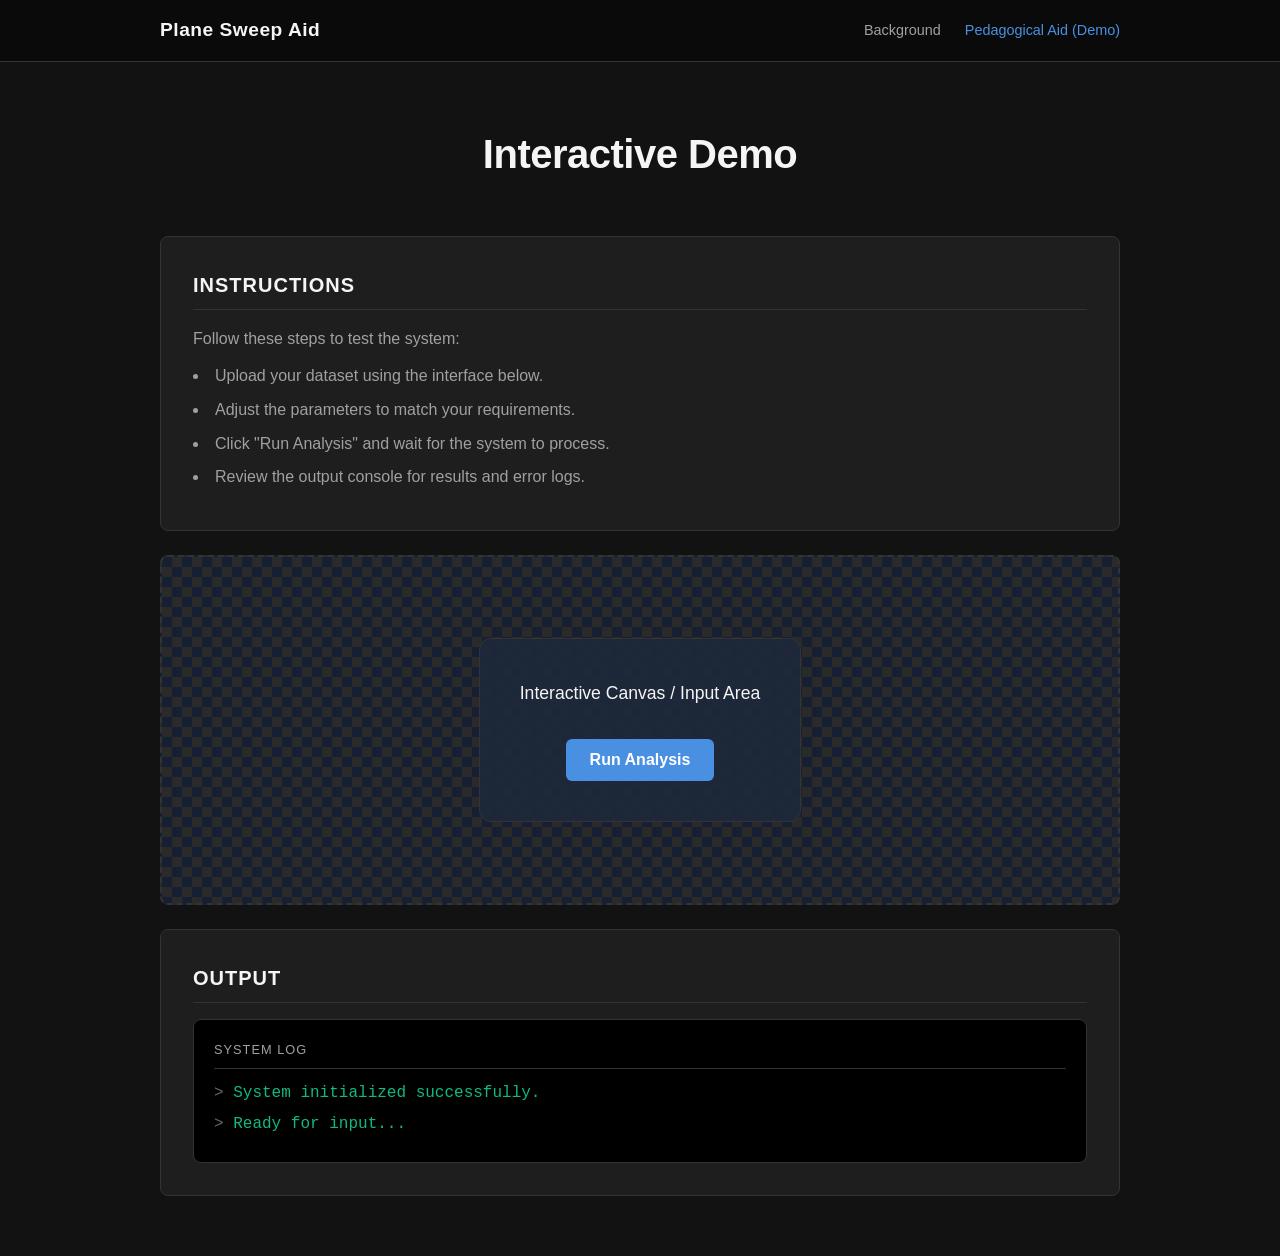
==== demo.html @ b5e8e26d "Update site layout" ====
<!DOCTYPE html>
<html lang="en">
<head>
    <meta charset="UTF-8">
    <meta name="viewport" content="width=device-width, initial-scale=1.0">
    <title>Live Demo | Plane Sweep Aid</title>
    <link rel="stylesheet" href="styles.css">
</head>
<body>

<!-- Global NavBar -->
<nav class="global-nav">
    <div class="nav-content">
        <a href="index.html" class="nav-brand">Plane Sweep Aid</a>
        <div class="nav-links">
            <a href="index.html">Background</a>
            <a href="demo.html" class="active">Pedagogical Aid (Demo)</a>
        </div>
    </div>
</nav>

<header>
    <h1>Interactive Demo</h1>
</header>

<div class="page-wrapper flex-layout">

    <div class="content-section">
        <h2>Instructions</h2>
        <p>Follow these steps to test the system:</p>
        <ul>
            <li>Upload your dataset using the interface below.</li>
            <li>Adjust the parameters to match your requirements.</li>
            <li>Click "Run Analysis" and wait for the system to process.</li>
            <li>Review the output console for results and error logs.</li>
        </ul>
    </div>

    <div class="content-section demo-area">
        <div class="demo-inner">
            <p style="font-size: 1.1rem; color: var(--text-primary);">Interactive Canvas / Input Area</p>
            <button class="btn">Run Analysis</button>
        </div>
    </div>

    <div class="content-section">
        <h2>Output</h2>
        <div class="output-console">
            <div class="output-header">System Log</div>
            <div class="console-line">System initialized successfully.</div>
            <div class="console-line">Ready for input...</div>
        </div>
    </div>

</div>

</body>
</html>
---- styles.css ----
/* Unified Design System */
:root {
    --bg-color: #121212;
    --surface-color: #1e1e1e;
    --surface-hover: #2a2a2a;
    --nav-bg: #0a0a0a;
    --text-primary: #f5f5f5;
    --text-secondary: #a0a0a0;
    --accent: #4a90e2;
    --border-color: #333333;
    --console-bg: #000000;
    --console-text: #10b981;
}

* {
    box-sizing: border-box;
    margin: 0;
    padding: 0;
}

body {
    font-family: -apple-system, BlinkMacSystemFont, "Segoe UI", Roboto, Helvetica, Arial, sans-serif;
    background-color: var(--bg-color);
    color: var(--text-primary);
    line-height: 1.6;
}

/* =========================================
   Global NavBar (Shared across pages)
   ========================================= */
.global-nav {
    background-color: var(--nav-bg);
    border-bottom: 1px solid var(--border-color);
    position: sticky;
    top: 0;
    z-index: 100;
}

.nav-content {
    max-width: 1000px;
    margin: 0 auto;
    display: flex;
    justify-content: space-between;
    align-items: center;
    padding: 15px 20px;
}

.nav-brand {
    font-size: 1.2rem;
    font-weight: 700;
    color: var(--text-primary);
    text-decoration: none;
    letter-spacing: 0.5px;
}

.nav-links {
    display: flex;
    gap: 24px;
}

.nav-links a {
    color: var(--text-secondary);
    text-decoration: none;
    font-size: 0.9rem;
    font-weight: 500;
    transition: color 0.2s;
}

.nav-links a:hover,
.nav-links a.active {
    color: var(--accent);
}

/* =========================================
   Page Headers
   ========================================= */
header {
    text-align: center;
    padding: 60px 0 40px 0;
}

h1 {
    font-size: 2.5rem;
    font-weight: 700;
    letter-spacing: -0.5px;
    margin-bottom: 10px;
}

.header-meta {
    color: var(--text-secondary);
    font-size: 1.1rem;
}

/* =========================================
   Content Layout & Sections
   ========================================= */
.page-wrapper {
    max-width: 1000px;
    margin: 0 auto;
    padding: 0 20px 60px 20px;
}

/* Used for flex layout on demo page */
.page-wrapper.flex-layout {
    flex: 1;
    display: flex;
    flex-direction: column;
    gap: 24px;
    width: 100%;
}

.content-section {
    background-color: var(--surface-color);
    border: 1px solid var(--border-color);
    border-radius: 8px;
    padding: 32px;
    margin-bottom: 24px;
    transition: background-color 0.2s;
}

/* Remove bottom margin for flex layout gaps */
.flex-layout .content-section {
    margin-bottom: 0;
}

.content-section:hover {
    background-color: var(--surface-hover);
}

h2 {
    font-size: 1.25rem;
    color: var(--text-primary);
    margin-bottom: 16px;
    border-bottom: 1px solid var(--border-color);
    padding-bottom: 8px;
    text-transform: uppercase;
    letter-spacing: 1px;
}

p {
    color: var(--text-secondary);
    margin-bottom: 12px;
}

/* =========================================
   Specific Element Styling
   ========================================= */
.team-grid {
    display: flex;
    flex-wrap: wrap;
    gap: 12px;
    margin-top: 16px;
}

.team-member {
    background: #2d2d2d;
    border: 1px solid var(--border-color);
    padding: 8px 16px;
    border-radius: 20px;
    font-size: 0.9rem;
    color: var(--text-primary);
}

pre {
    background-color: #000;
    padding: 16px;
    border-radius: 6px;
    overflow-x: auto;
    font-family: "Courier New", Courier, monospace;
    color: var(--accent);
    font-size: 0.9rem;
    border: 1px solid var(--border-color);
    margin-top: 16px;
}

.timeline {
    border-left: 2px solid var(--accent);
    padding-left: 20px;
    margin-left: 10px;
    margin-top: 16px;
}

.timeline-item {
    margin-bottom: 20px;
    position: relative;
    color: var(--text-secondary);
}

.timeline-item::before {
    content: '';
    position: absolute;
    left: -26px;
    top: 8px;
    width: 10px;
    height: 10px;
    background-color: var(--accent);
    border-radius: 50%;
}

ul {
    list-style-position: inside;
    color: var(--text-secondary);
    margin-top: 12px;
}

li {
    margin-bottom: 8px;
}

li a {
    color: var(--accent);
    text-decoration: none;
    word-break: break-all; /* Prevents long URLs from breaking layout */
}

li a:hover {
    text-decoration: underline;
}

/* =========================================
   Demo Page Specific Styling
   ========================================= */
.demo-area {
    flex: 1;
    min-height: 350px;
    display: flex;
    flex-direction: column;
    align-items: center;
    justify-content: center;
    background-image:
            linear-gradient(45deg, var(--surface-hover) 25%, transparent 25%),
            linear-gradient(-45deg, var(--surface-hover) 25%, transparent 25%),
            linear-gradient(45deg, transparent 75%, var(--surface-hover) 75%),
            linear-gradient(-45deg, transparent 75%, var(--surface-hover) 75%);
    background-size: 20px 20px;
    background-position: 0 0, 0 10px, 10px -10px, -10px 0px;
    background-color: #162032;
    border: 2px dashed var(--border-color);
    position: relative;
}

.demo-inner {
    text-align: center;
    background: rgba(30, 41, 59, 0.9);
    padding: 40px;
    border-radius: 12px;
    border: 1px solid var(--border-color);
}

.btn {
    background-color: var(--accent);
    color: white;
    border: none;
    padding: 12px 24px;
    border-radius: 6px;
    font-size: 1rem;
    font-weight: 600;
    cursor: pointer;
    transition: background-color 0.2s;
    margin-top: 20px;
}

.btn:hover {
    background-color: #2563eb;
}

.output-console {
    background-color: var(--console-bg);
    color: var(--console-text);
    font-family: "Courier New", Courier, monospace;
    padding: 20px;
    border-radius: 8px;
    border: 1px solid var(--border-color);
    min-height: 120px;
    margin-top: 8px;
}

.output-header {
    color: var(--text-secondary);
    font-family: -apple-system, sans-serif;
    text-transform: uppercase;
    font-size: 0.8rem;
    letter-spacing: 1px;
    margin-bottom: 12px;
    border-bottom: 1px solid var(--border-color);
    padding-bottom: 8px;
}

.console-line {
    margin-bottom: 5px;
}

.console-line::before {
    content: "> ";
    color: #666;
}
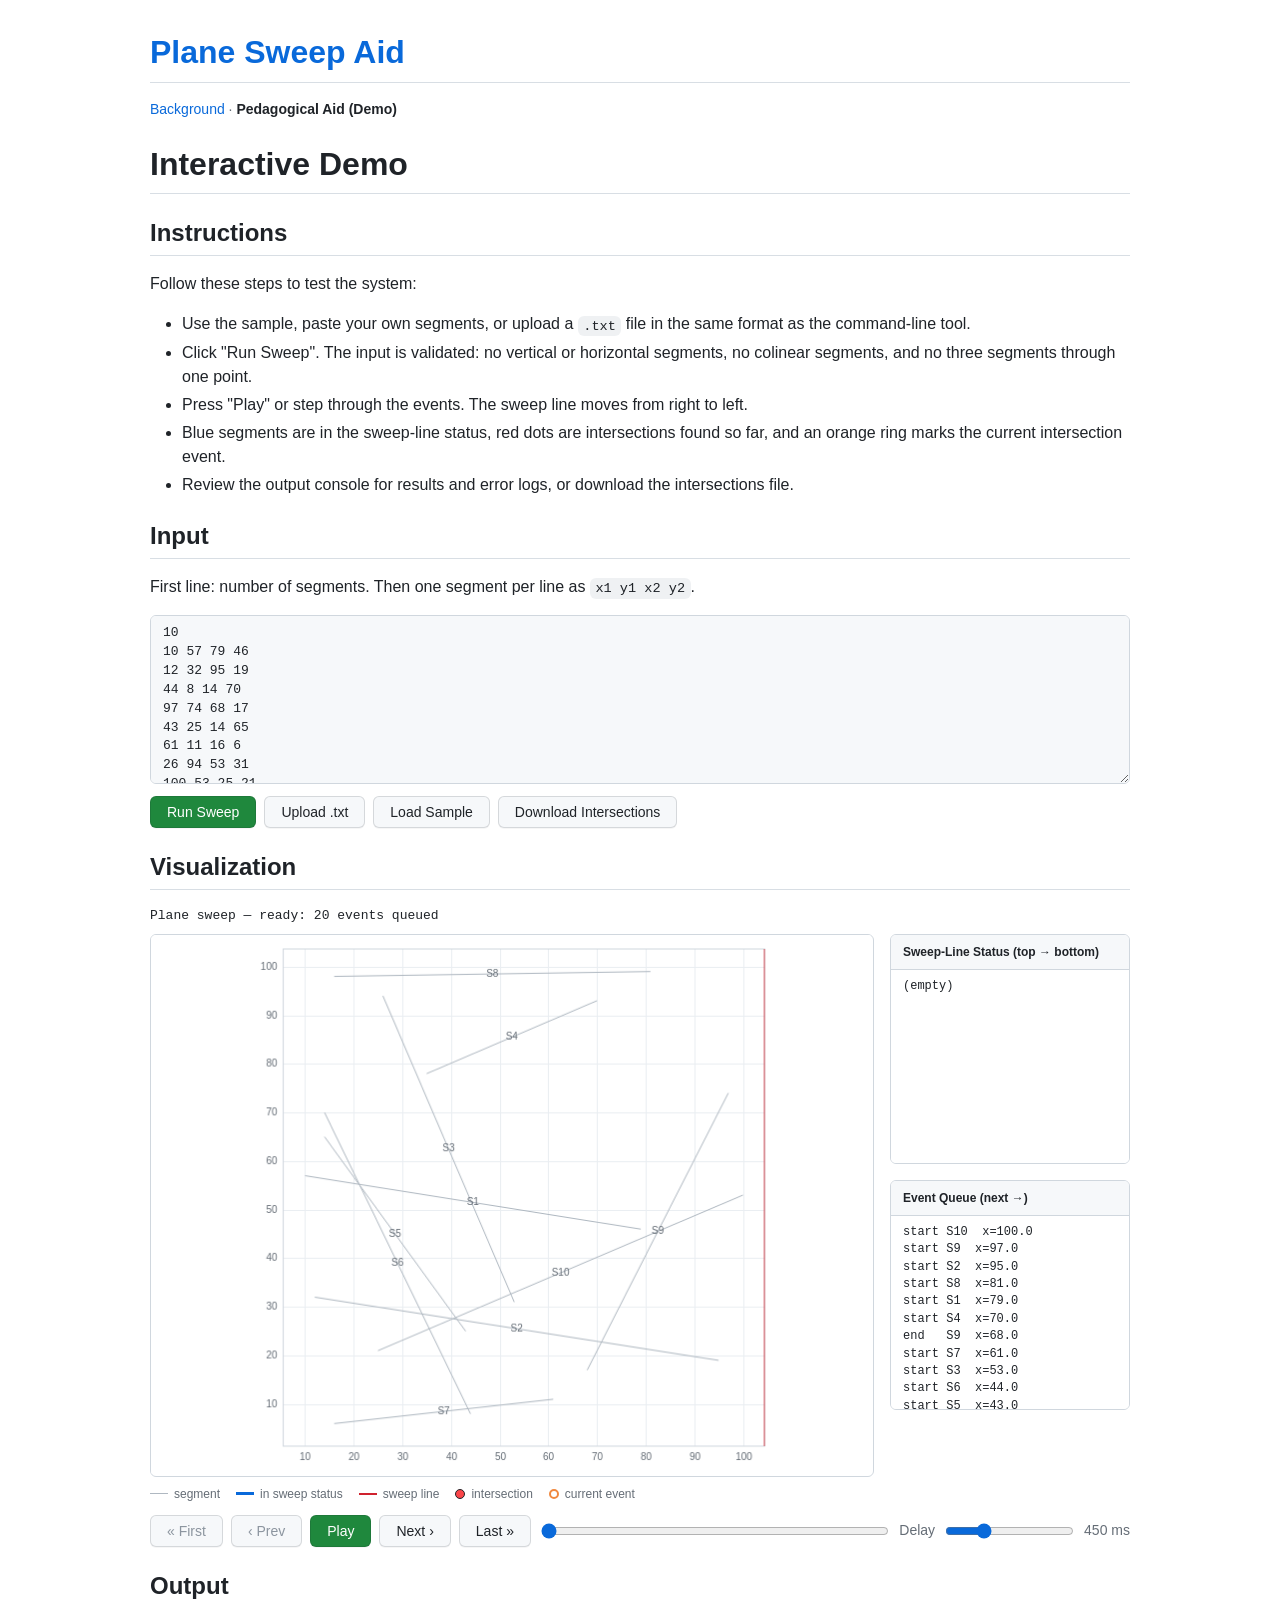
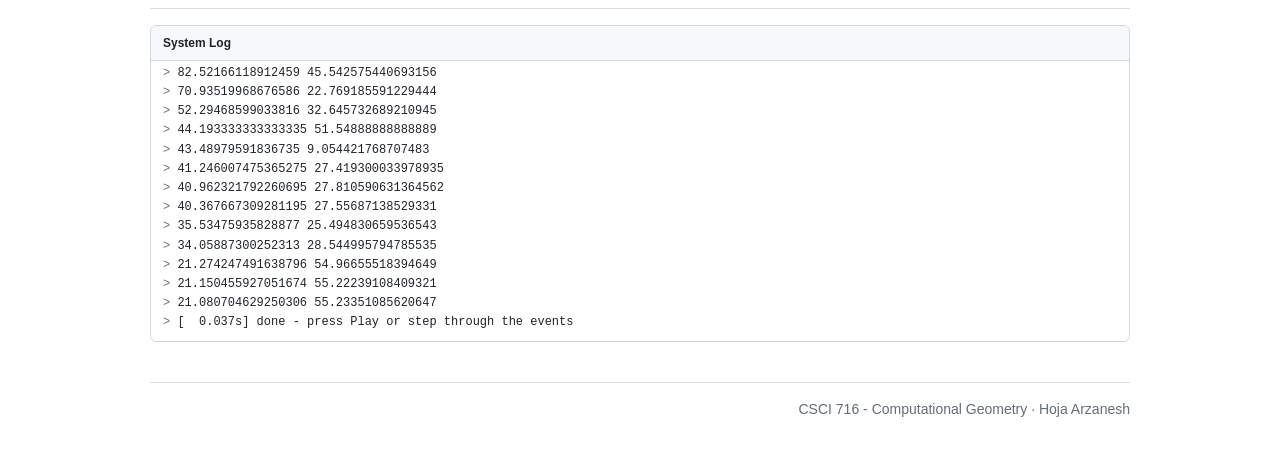
==== commit 03c485d5: "Updated website" ====
--- a/demo.html
+++ b/demo.html
@@ -1,58 +1,102 @@
-<!DOCTYPE html>
-<html lang="en">
-<head>
-    <meta charset="UTF-8">
-    <meta name="viewport" content="width=device-width, initial-scale=1.0">
-    <title>Live Demo | Plane Sweep Aid</title>
-    <link rel="stylesheet" href="styles.css">
-</head>
-<body>
-
-<!-- Global NavBar -->
-<nav class="global-nav">
-    <div class="nav-content">
-        <a href="index.html" class="nav-brand">Plane Sweep Aid</a>
-        <div class="nav-links">
-            <a href="index.html">Background</a>
-            <a href="demo.html" class="active">Pedagogical Aid (Demo)</a>
-        </div>
-    </div>
-</nav>
-
-<header>
-    <h1>Interactive Demo</h1>
-</header>
-
-<div class="page-wrapper flex-layout">
-
-    <div class="content-section">
-        <h2>Instructions</h2>
-        <p>Follow these steps to test the system:</p>
-        <ul>
-            <li>Upload your dataset using the interface below.</li>
-            <li>Adjust the parameters to match your requirements.</li>
-            <li>Click "Run Analysis" and wait for the system to process.</li>
-            <li>Review the output console for results and error logs.</li>
-        </ul>
-    </div>
-
-    <div class="content-section demo-area">
-        <div class="demo-inner">
-            <p style="font-size: 1.1rem; color: var(--text-primary);">Interactive Canvas / Input Area</p>
-            <button class="btn">Run Analysis</button>
-        </div>
-    </div>
-
-    <div class="content-section">
-        <h2>Output</h2>
-        <div class="output-console">
-            <div class="output-header">System Log</div>
-            <div class="console-line">System initialized successfully.</div>
-            <div class="console-line">Ready for input...</div>
-        </div>
-    </div>
-
-</div>
-
-</body>
-</html>+<!DOCTYPE html>
+<html lang="en">
+<head>
+    <meta charset="UTF-8">
+    <meta name="viewport" content="width=device-width, initial-scale=1.0">
+    <title>Live Demo | Plane Sweep Aid</title>
+    <link rel="stylesheet" href="styles.css">
+</head>
+<body>
+
+<div class="container-lg">
+
+    <h1 class="site-title"><a href="index.html">Plane Sweep Aid</a></h1>
+    <nav class="site-nav">
+        <a href="index.html">Background</a> &middot;
+        <a href="demo.html" aria-current="page">Pedagogical Aid (Demo)</a>
+    </nav>
+
+    <h1>Interactive Demo</h1>
+
+    <h2>Instructions</h2>
+    <p>Follow these steps to test the system:</p>
+    <ul>
+        <li>Use the sample, paste your own segments, or upload a <code>.txt</code> file in the same format as the command-line tool.</li>
+        <li>Click "Run Sweep". The input is validated: no vertical or horizontal segments, no colinear segments, and no three segments through one point.</li>
+        <li>Press "Play" or step through the events. The sweep line moves from right to left.</li>
+        <li>Blue segments are in the sweep-line status, red dots are intersections found so far, and an orange ring marks the current intersection event.</li>
+        <li>Review the output console for results and error logs, or download the intersections file.</li>
+    </ul>
+
+    <h2>Input</h2>
+    <p>First line: number of segments. Then one segment per line as <code>x1 y1 x2 y2</code>.</p>
+    <textarea id="segments-input" class="viz-input" rows="8" spellcheck="false" aria-label="Segments input"></textarea>
+    <div class="viz-toolbar">
+        <button id="run-btn" class="btn btn-primary" type="button">Run Sweep</button>
+        <label for="segments-file" class="btn">Upload .txt</label>
+        <input id="segments-file" type="file" accept=".txt,text/plain" hidden>
+        <button id="sample-btn" class="btn" type="button">Load Sample</button>
+        <button id="download-btn" class="btn" type="button" disabled>Download Intersections</button>
+    </div>
+
+    <h2>Visualization</h2>
+    <div id="viz-title" class="viz-title"></div>
+    <div class="viz-layout">
+        <div>
+            <canvas id="plane-canvas" class="viz-canvas" aria-label="Plane sweep visualization"></canvas>
+            <div class="viz-legend">
+                <span><i class="swatch swatch-segment"></i>segment</span>
+                <span><i class="swatch swatch-active"></i>in sweep status</span>
+                <span><i class="swatch swatch-sweep"></i>sweep line</span>
+                <span><i class="swatch swatch-intersection"></i>intersection</span>
+                <span><i class="swatch swatch-event"></i>current event</span>
+            </div>
+        </div>
+        <div class="viz-side">
+            <div class="viz-panel">
+                <div class="panel-header">Sweep-Line Status (top &rarr; bottom)</div>
+                <pre id="status-panel"></pre>
+            </div>
+            <div class="viz-panel">
+                <div class="panel-header">Event Queue (next &rarr;)</div>
+                <pre id="queue-panel"></pre>
+            </div>
+        </div>
+    </div>
+    <div class="viz-controls">
+        <button id="first-btn" class="btn" type="button">&laquo; First</button>
+        <button id="prev-btn" class="btn" type="button">&lsaquo; Prev</button>
+        <button id="play-btn" class="btn btn-primary" type="button">Play</button>
+        <button id="next-btn" class="btn" type="button">Next &rsaquo;</button>
+        <button id="last-btn" class="btn" type="button">Last &raquo;</button>
+        <input id="scrubber" type="range" min="0" max="0" value="0" aria-label="Event">
+        <label class="viz-speed">Delay
+            <input id="speed" type="range" min="50" max="1500" step="50" value="450">
+            <span id="speed-label">450 ms</span>
+        </label>
+    </div>
+
+    <h2>Output</h2>
+    <div class="output-console">
+        <div class="panel-header">System Log</div>
+        <div id="console-box" class="console-body">
+            <div id="console-lines"></div>
+        </div>
+    </div>
+
+    <div class="footer">CSCI 716 - Computational Geometry &middot; Hoja Arzanesh</div>
+
+</div>
+
+<script src="js/log.js"></script>
+<script src="js/models.js"></script>
+<script src="js/geometry.js"></script>
+<script src="js/sweep-status.js"></script>
+<script src="js/parser.js"></script>
+<script src="js/checker.js"></script>
+<script src="js/output.js"></script>
+<script src="js/driver.js"></script>
+<script src="js/visualize.js"></script>
+
+</body>
+</html>
--- a/styles.css
+++ b/styles.css
@@ -1,296 +1,374 @@
-/* Unified Design System */
-:root {
-    --bg-color: #121212;
-    --surface-color: #1e1e1e;
-    --surface-hover: #2a2a2a;
-    --nav-bg: #0a0a0a;
-    --text-primary: #f5f5f5;
-    --text-secondary: #a0a0a0;
-    --accent: #4a90e2;
-    --border-color: #333333;
-    --console-bg: #000000;
-    --console-text: #10b981;
-}
-
-* {
-    box-sizing: border-box;
-    margin: 0;
-    padding: 0;
-}
-
-body {
-    font-family: -apple-system, BlinkMacSystemFont, "Segoe UI", Roboto, Helvetica, Arial, sans-serif;
-    background-color: var(--bg-color);
-    color: var(--text-primary);
-    line-height: 1.6;
-}
-
-/* =========================================
-   Global NavBar (Shared across pages)
-   ========================================= */
-.global-nav {
-    background-color: var(--nav-bg);
-    border-bottom: 1px solid var(--border-color);
-    position: sticky;
-    top: 0;
-    z-index: 100;
-}
-
-.nav-content {
-    max-width: 1000px;
-    margin: 0 auto;
-    display: flex;
-    justify-content: space-between;
-    align-items: center;
-    padding: 15px 20px;
-}
-
-.nav-brand {
-    font-size: 1.2rem;
-    font-weight: 700;
-    color: var(--text-primary);
-    text-decoration: none;
-    letter-spacing: 0.5px;
-}
-
-.nav-links {
-    display: flex;
-    gap: 24px;
-}
-
-.nav-links a {
-    color: var(--text-secondary);
-    text-decoration: none;
-    font-size: 0.9rem;
-    font-weight: 500;
-    transition: color 0.2s;
-}
-
-.nav-links a:hover,
-.nav-links a.active {
-    color: var(--accent);
-}
-
-/* =========================================
-   Page Headers
-   ========================================= */
-header {
-    text-align: center;
-    padding: 60px 0 40px 0;
-}
-
-h1 {
-    font-size: 2.5rem;
-    font-weight: 700;
-    letter-spacing: -0.5px;
-    margin-bottom: 10px;
-}
-
-.header-meta {
-    color: var(--text-secondary);
-    font-size: 1.1rem;
-}
-
-/* =========================================
-   Content Layout & Sections
-   ========================================= */
-.page-wrapper {
-    max-width: 1000px;
-    margin: 0 auto;
-    padding: 0 20px 60px 20px;
-}
-
-/* Used for flex layout on demo page */
-.page-wrapper.flex-layout {
-    flex: 1;
-    display: flex;
-    flex-direction: column;
-    gap: 24px;
-    width: 100%;
-}
-
-.content-section {
-    background-color: var(--surface-color);
-    border: 1px solid var(--border-color);
-    border-radius: 8px;
-    padding: 32px;
-    margin-bottom: 24px;
-    transition: background-color 0.2s;
-}
-
-/* Remove bottom margin for flex layout gaps */
-.flex-layout .content-section {
-    margin-bottom: 0;
-}
-
-.content-section:hover {
-    background-color: var(--surface-hover);
-}
-
-h2 {
-    font-size: 1.25rem;
-    color: var(--text-primary);
-    margin-bottom: 16px;
-    border-bottom: 1px solid var(--border-color);
-    padding-bottom: 8px;
-    text-transform: uppercase;
-    letter-spacing: 1px;
-}
-
-p {
-    color: var(--text-secondary);
-    margin-bottom: 12px;
-}
-
-/* =========================================
-   Specific Element Styling
-   ========================================= */
-.team-grid {
-    display: flex;
-    flex-wrap: wrap;
-    gap: 12px;
-    margin-top: 16px;
-}
-
-.team-member {
-    background: #2d2d2d;
-    border: 1px solid var(--border-color);
-    padding: 8px 16px;
-    border-radius: 20px;
-    font-size: 0.9rem;
-    color: var(--text-primary);
-}
-
-pre {
-    background-color: #000;
-    padding: 16px;
-    border-radius: 6px;
-    overflow-x: auto;
-    font-family: "Courier New", Courier, monospace;
-    color: var(--accent);
-    font-size: 0.9rem;
-    border: 1px solid var(--border-color);
-    margin-top: 16px;
-}
-
-.timeline {
-    border-left: 2px solid var(--accent);
-    padding-left: 20px;
-    margin-left: 10px;
-    margin-top: 16px;
-}
-
-.timeline-item {
-    margin-bottom: 20px;
-    position: relative;
-    color: var(--text-secondary);
-}
-
-.timeline-item::before {
-    content: '';
-    position: absolute;
-    left: -26px;
-    top: 8px;
-    width: 10px;
-    height: 10px;
-    background-color: var(--accent);
-    border-radius: 50%;
-}
-
-ul {
-    list-style-position: inside;
-    color: var(--text-secondary);
-    margin-top: 12px;
-}
-
-li {
-    margin-bottom: 8px;
-}
-
-li a {
-    color: var(--accent);
-    text-decoration: none;
-    word-break: break-all; /* Prevents long URLs from breaking layout */
-}
-
-li a:hover {
-    text-decoration: underline;
-}
-
-/* =========================================
-   Demo Page Specific Styling
-   ========================================= */
-.demo-area {
-    flex: 1;
-    min-height: 350px;
-    display: flex;
-    flex-direction: column;
-    align-items: center;
-    justify-content: center;
-    background-image:
-            linear-gradient(45deg, var(--surface-hover) 25%, transparent 25%),
-            linear-gradient(-45deg, var(--surface-hover) 25%, transparent 25%),
-            linear-gradient(45deg, transparent 75%, var(--surface-hover) 75%),
-            linear-gradient(-45deg, transparent 75%, var(--surface-hover) 75%);
-    background-size: 20px 20px;
-    background-position: 0 0, 0 10px, 10px -10px, -10px 0px;
-    background-color: #162032;
-    border: 2px dashed var(--border-color);
-    position: relative;
-}
-
-.demo-inner {
-    text-align: center;
-    background: rgba(30, 41, 59, 0.9);
-    padding: 40px;
-    border-radius: 12px;
-    border: 1px solid var(--border-color);
-}
-
-.btn {
-    background-color: var(--accent);
-    color: white;
-    border: none;
-    padding: 12px 24px;
-    border-radius: 6px;
-    font-size: 1rem;
-    font-weight: 600;
-    cursor: pointer;
-    transition: background-color 0.2s;
-    margin-top: 20px;
-}
-
-.btn:hover {
-    background-color: #2563eb;
-}
-
-.output-console {
-    background-color: var(--console-bg);
-    color: var(--console-text);
-    font-family: "Courier New", Courier, monospace;
-    padding: 20px;
-    border-radius: 8px;
-    border: 1px solid var(--border-color);
-    min-height: 120px;
-    margin-top: 8px;
-}
-
-.output-header {
-    color: var(--text-secondary);
-    font-family: -apple-system, sans-serif;
-    text-transform: uppercase;
-    font-size: 0.8rem;
-    letter-spacing: 1px;
-    margin-bottom: 12px;
-    border-bottom: 1px solid var(--border-color);
-    padding-bottom: 8px;
-}
-
-.console-line {
-    margin-bottom: 5px;
-}
-
-.console-line::before {
-    content: "> ";
-    color: #666;
-}+:root {
+    --fg: #1f2328;
+    --fg-muted: #656d76;
+    --bg: #ffffff;
+    --bg-subtle: #f6f8fa;
+    --border: #d0d7de;
+    --border-muted: #d8dee4;
+    --accent: #0969da;
+    --success: #1f883d;
+    --success-hover: #1a7f37;
+    --danger: #cf222e;
+    --mono: ui-monospace, SFMono-Regular, "SF Mono", Menlo, Consolas, "Liberation Mono", monospace;
+}
+
+* {
+    box-sizing: border-box;
+}
+
+body {
+    margin: 0;
+    background-color: var(--bg);
+    color: var(--fg);
+    font-family: -apple-system, BlinkMacSystemFont, "Segoe UI", "Noto Sans", Helvetica, Arial, sans-serif;
+    font-size: 16px;
+    line-height: 1.5;
+    word-wrap: break-word;
+}
+
+/* =========================================
+   Page layout (mirrors the Primer theme)
+   ========================================= */
+.container-lg {
+    max-width: 1012px;
+    margin: 32px auto;
+    padding: 0 16px;
+}
+
+.site-title {
+    margin-top: 0;
+}
+
+.site-nav {
+    margin-bottom: 24px;
+    font-size: 14px;
+    color: var(--fg-muted);
+}
+
+.site-nav a[aria-current="page"] {
+    color: var(--fg);
+    font-weight: 600;
+}
+
+.footer {
+    margin-top: 40px;
+    padding-top: 16px;
+    border-top: 1px solid var(--border-muted);
+    text-align: right;
+    font-size: 14px;
+    color: var(--fg-muted);
+}
+
+/* =========================================
+   Markdown-style content
+   ========================================= */
+a {
+    color: var(--accent);
+    text-decoration: none;
+}
+
+a:hover {
+    text-decoration: underline;
+}
+
+h1, h2, h3 {
+    margin-top: 24px;
+    margin-bottom: 16px;
+    font-weight: 600;
+    line-height: 1.25;
+}
+
+h1 {
+    font-size: 2em;
+    padding-bottom: 0.3em;
+    border-bottom: 1px solid var(--border-muted);
+}
+
+h2 {
+    font-size: 1.5em;
+    padding-bottom: 0.3em;
+    border-bottom: 1px solid var(--border-muted);
+}
+
+h3 {
+    font-size: 1.25em;
+}
+
+p, ul, ol, pre {
+    margin-top: 0;
+    margin-bottom: 16px;
+}
+
+ul, ol {
+    padding-left: 2em;
+}
+
+li + li {
+    margin-top: 0.25em;
+}
+
+.meta {
+    color: var(--fg-muted);
+}
+
+code {
+    font-family: var(--mono);
+    font-size: 85%;
+    padding: 0.2em 0.4em;
+    background-color: rgba(175, 184, 193, 0.2);
+    border-radius: 6px;
+}
+
+pre {
+    font-family: var(--mono);
+    font-size: 85%;
+    line-height: 1.45;
+    padding: 16px;
+    overflow: auto;
+    background-color: var(--bg-subtle);
+    border-radius: 6px;
+}
+
+pre code {
+    padding: 0;
+    font-size: 100%;
+    background: transparent;
+}
+
+li a {
+    word-break: break-all;
+}
+
+/* =========================================
+   Buttons (GitHub style)
+   ========================================= */
+.btn {
+    display: inline-block;
+    padding: 5px 16px;
+    font-family: inherit;
+    font-size: 14px;
+    font-weight: 500;
+    line-height: 20px;
+    color: var(--fg);
+    background-color: var(--bg-subtle);
+    border: 1px solid rgba(31, 35, 40, 0.15);
+    border-radius: 6px;
+    box-shadow: 0 1px 0 rgba(31, 35, 40, 0.04);
+    cursor: pointer;
+}
+
+.btn:hover {
+    background-color: #eef1f4;
+    text-decoration: none;
+}
+
+.btn-primary {
+    color: #ffffff;
+    background-color: var(--success);
+}
+
+.btn-primary:hover {
+    background-color: var(--success-hover);
+}
+
+.btn:disabled {
+    color: #8c959f;
+    background-color: var(--bg-subtle);
+    cursor: not-allowed;
+}
+
+.btn-primary:disabled {
+    color: rgba(255, 255, 255, 0.8);
+    background-color: #94d3a2;
+}
+
+/* =========================================
+   Plane Sweep Visualizer (demo page)
+   ========================================= */
+.viz-input {
+    display: block;
+    width: 100%;
+    min-height: 160px;
+    resize: vertical;
+    padding: 8px 12px;
+    font-family: var(--mono);
+    font-size: 13px;
+    line-height: 1.45;
+    color: var(--fg);
+    background-color: var(--bg-subtle);
+    border: 1px solid var(--border);
+    border-radius: 6px;
+}
+
+.viz-input:focus {
+    outline: none;
+    background-color: var(--bg);
+    border-color: var(--accent);
+    box-shadow: inset 0 0 0 1px var(--accent);
+}
+
+.viz-toolbar,
+.viz-controls {
+    display: flex;
+    flex-wrap: wrap;
+    align-items: center;
+    gap: 8px;
+    margin-top: 12px;
+    margin-bottom: 16px;
+}
+
+.viz-title {
+    margin-bottom: 8px;
+    font-family: var(--mono);
+    font-size: 13px;
+    white-space: pre;
+    overflow-x: auto;
+}
+
+.viz-layout {
+    display: grid;
+    grid-template-columns: minmax(0, 1fr) 240px;
+    gap: 16px;
+}
+
+@media (max-width: 800px) {
+    .viz-layout {
+        grid-template-columns: 1fr;
+    }
+}
+
+.viz-canvas {
+    display: block;
+    width: 100%;
+    aspect-ratio: 4 / 3;
+    border: 1px solid var(--border);
+    border-radius: 6px;
+}
+
+.viz-side {
+    display: flex;
+    flex-direction: column;
+    gap: 16px;
+}
+
+.panel-header {
+    padding: 8px 12px;
+    font-size: 12px;
+    font-weight: 600;
+    background-color: var(--bg-subtle);
+    border-bottom: 1px solid var(--border);
+}
+
+.viz-panel {
+    display: flex;
+    flex-direction: column;
+    height: 230px;
+    border: 1px solid var(--border);
+    border-radius: 6px;
+    overflow: hidden;
+}
+
+.viz-panel pre {
+    flex: 1;
+    min-height: 0;
+    margin: 0;
+    padding: 8px 12px;
+    font-size: 12px;
+    white-space: pre;
+    background-color: var(--bg);
+    border-radius: 0;
+}
+
+.viz-legend {
+    display: flex;
+    flex-wrap: wrap;
+    gap: 16px;
+    margin-top: 8px;
+    font-size: 12px;
+    color: var(--fg-muted);
+}
+
+.viz-legend span {
+    display: inline-flex;
+    align-items: center;
+    gap: 6px;
+}
+
+.swatch {
+    display: inline-block;
+}
+
+.swatch-segment,
+.swatch-active,
+.swatch-sweep {
+    width: 18px;
+}
+
+.swatch-segment { border-top: 1px solid #afb8c1; }
+.swatch-active { border-top: 3px solid #0969da; }
+.swatch-sweep { border-top: 2px solid #cf222e; }
+
+.swatch-intersection,
+.swatch-event {
+    width: 10px;
+    height: 10px;
+    border-radius: 50%;
+}
+
+.swatch-intersection {
+    background-color: #fa4549;
+    border: 1px solid var(--fg);
+}
+
+.swatch-event {
+    border: 2px solid #f0883e;
+}
+
+.viz-controls input[type="range"] {
+    accent-color: var(--accent);
+}
+
+#scrubber {
+    flex: 1;
+    min-width: 120px;
+}
+
+.viz-speed {
+    display: inline-flex;
+    align-items: center;
+    gap: 8px;
+    font-size: 14px;
+    color: var(--fg-muted);
+}
+
+/* =========================================
+   Output console
+   ========================================= */
+.output-console {
+    border: 1px solid var(--border);
+    border-radius: 6px;
+    overflow: hidden;
+}
+
+.console-body {
+    max-height: 280px;
+    min-height: 120px;
+    overflow-y: auto;
+    padding: 8px 12px;
+    font-family: var(--mono);
+    font-size: 12px;
+    line-height: 1.6;
+}
+
+.console-line {
+    white-space: pre-wrap;
+}
+
+.console-line::before {
+    content: "> ";
+    color: var(--fg-muted);
+}
+
+.console-line.error {
+    color: var(--danger);
+}
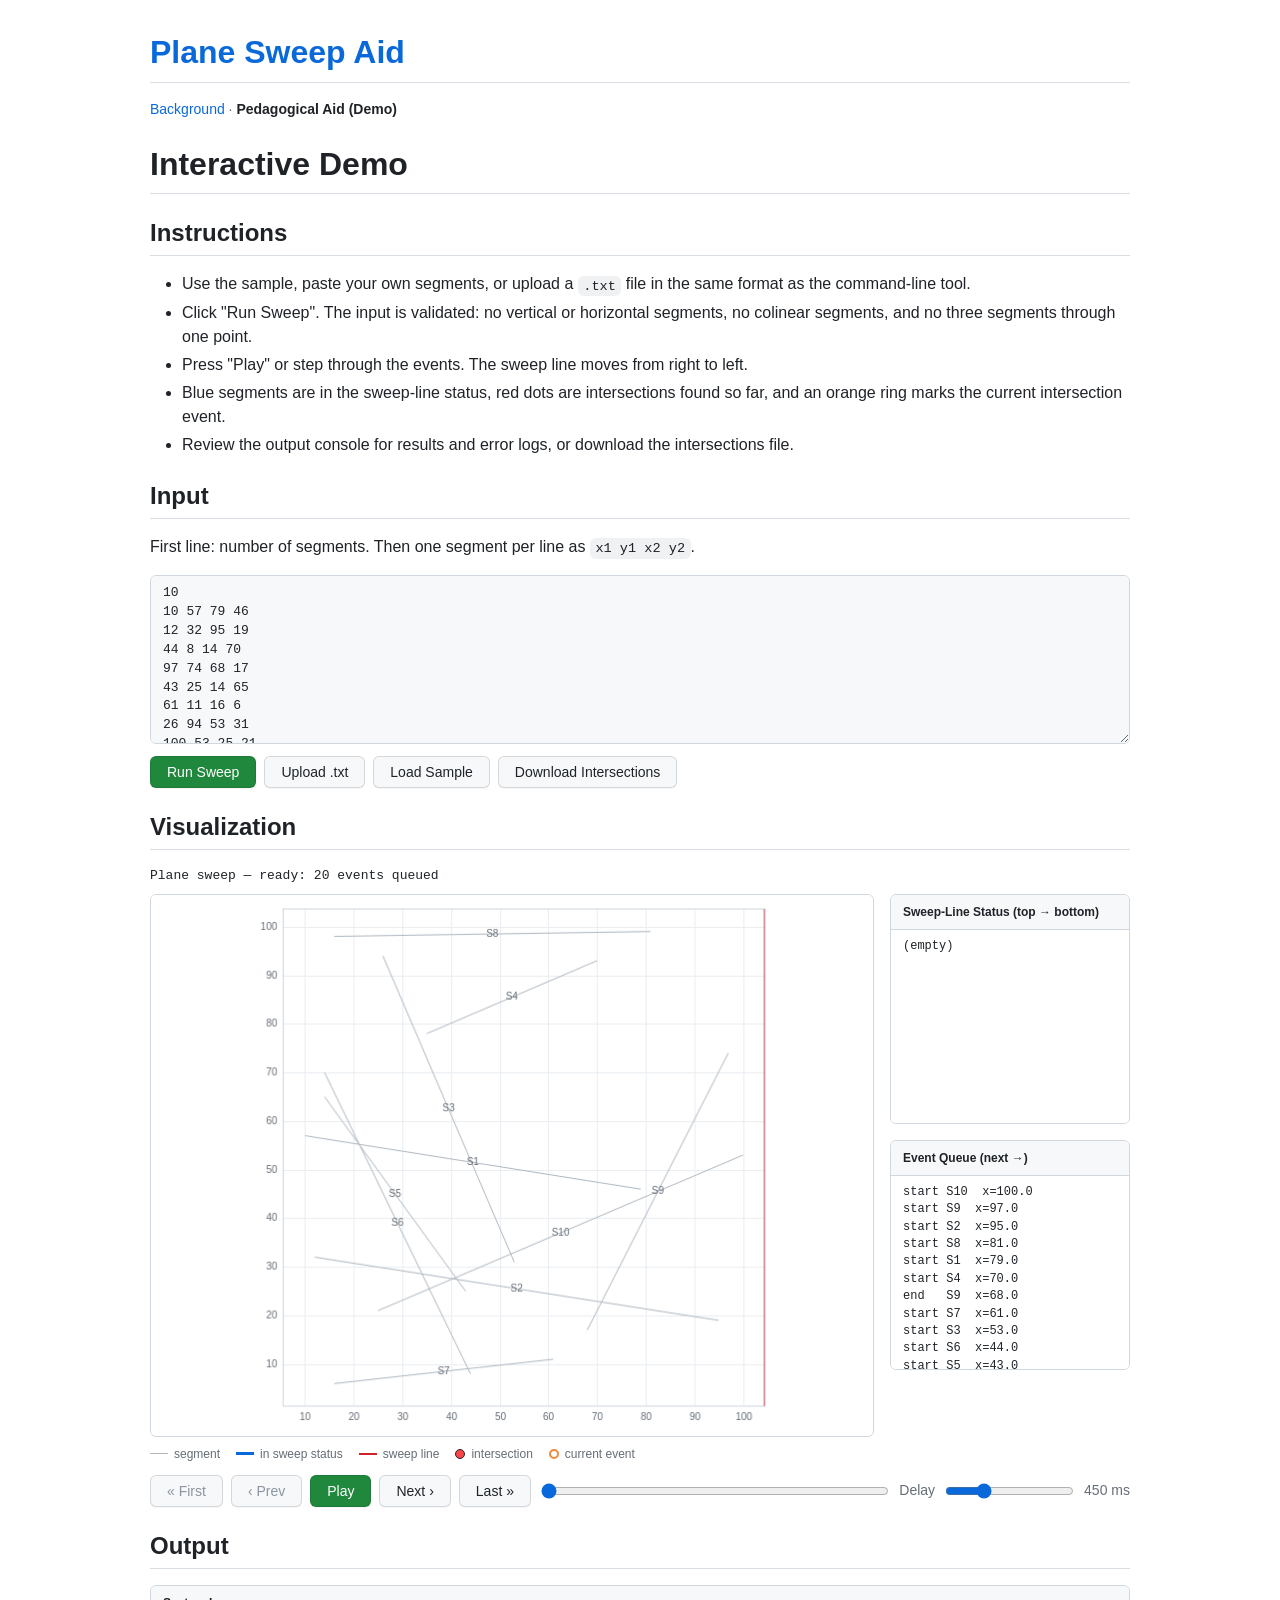
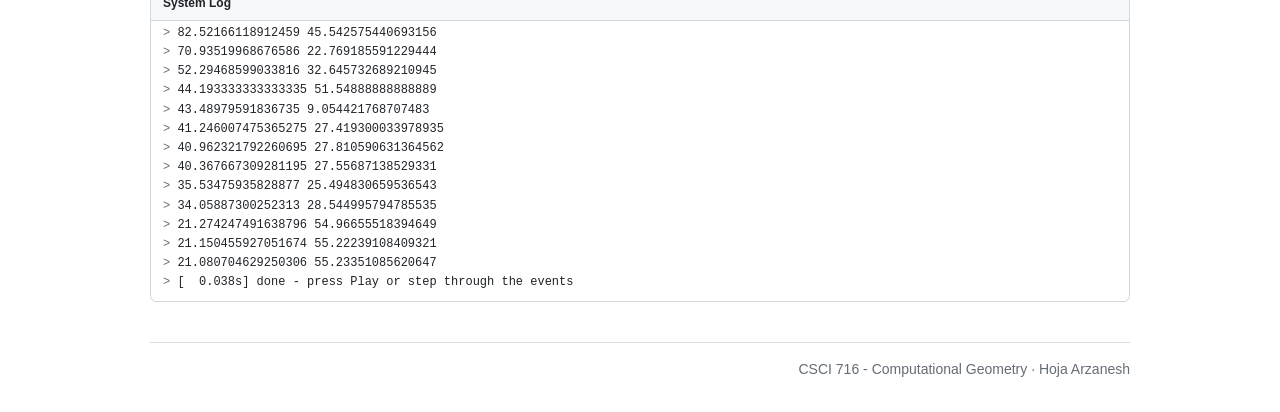
==== commit e2dad47f: "Remove p tag before the Instructions." ====
--- a/demo.html
+++ b/demo.html
@@ -19,7 +19,6 @@
     <h1>Interactive Demo</h1>
 
     <h2>Instructions</h2>
-    <p>Follow these steps to test the system:</p>
     <ul>
         <li>Use the sample, paste your own segments, or upload a <code>.txt</code> file in the same format as the command-line tool.</li>
         <li>Click "Run Sweep". The input is validated: no vertical or horizontal segments, no colinear segments, and no three segments through one point.</li>
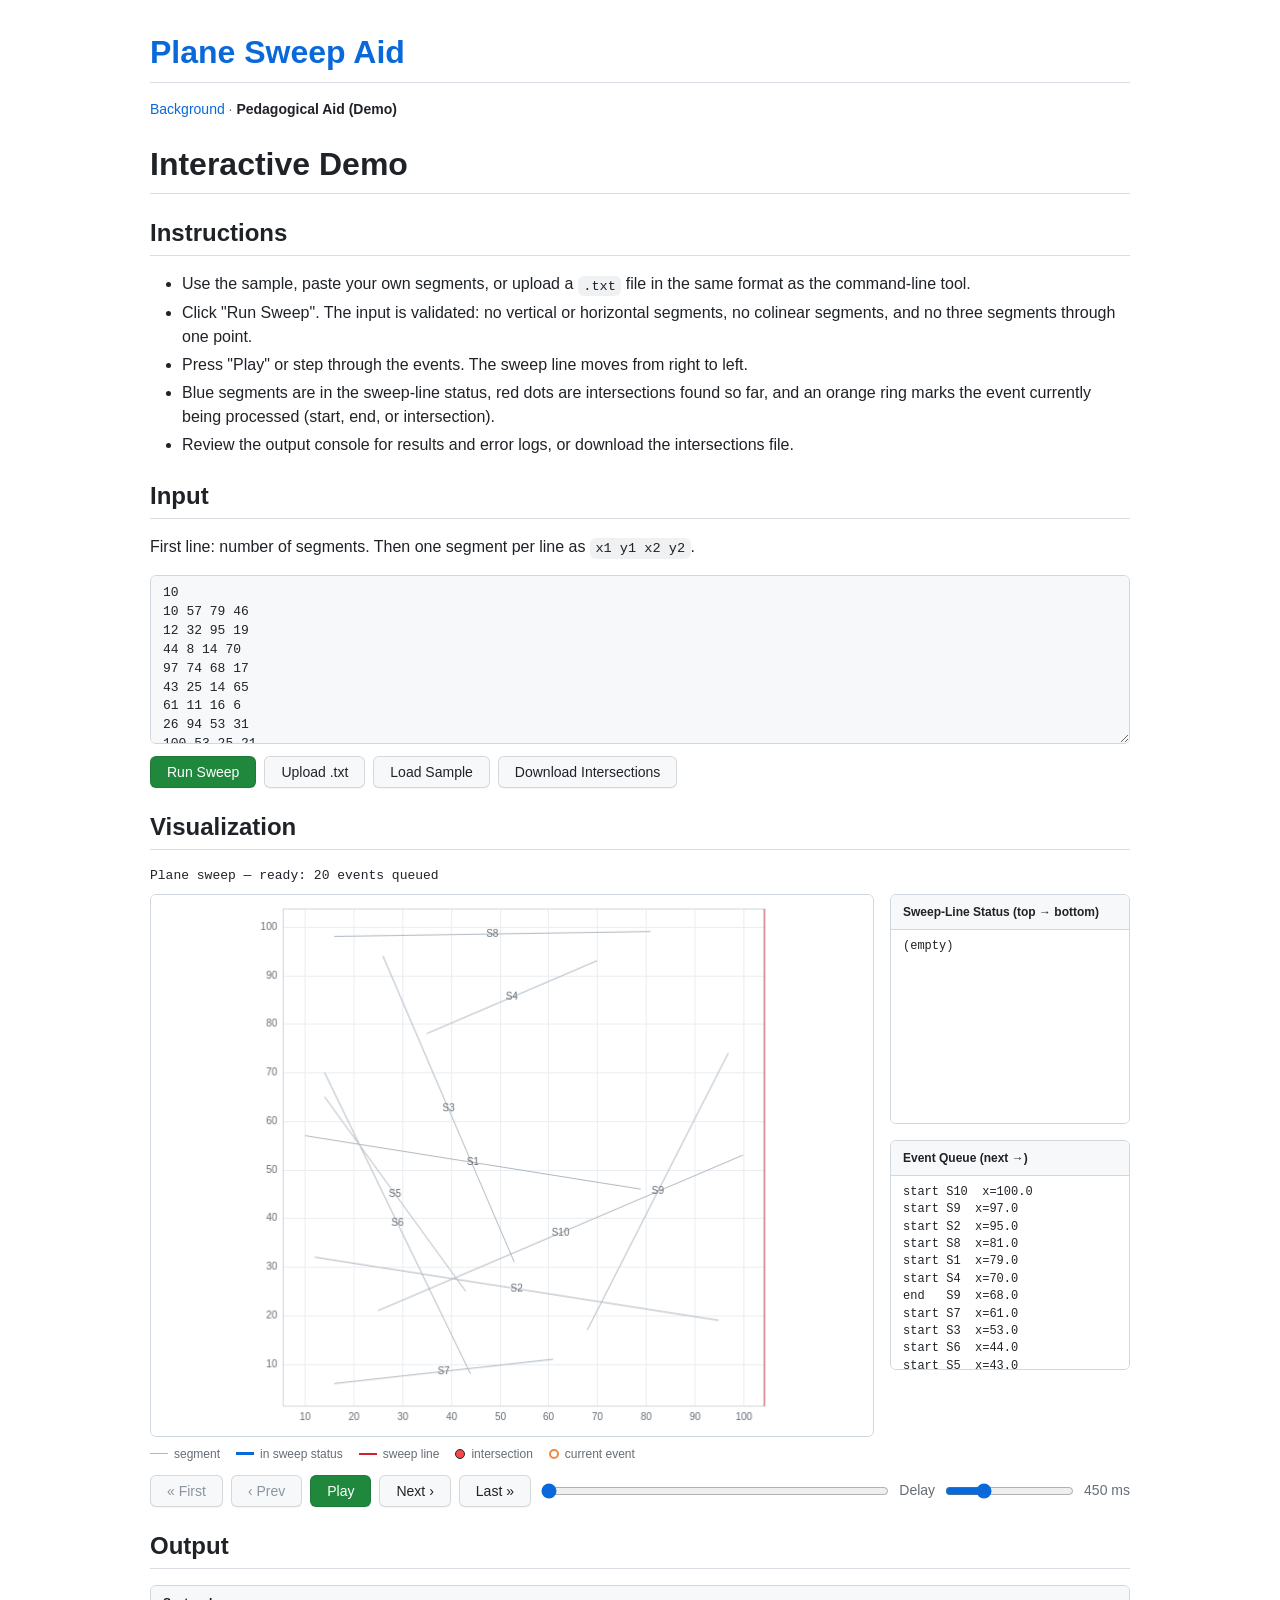
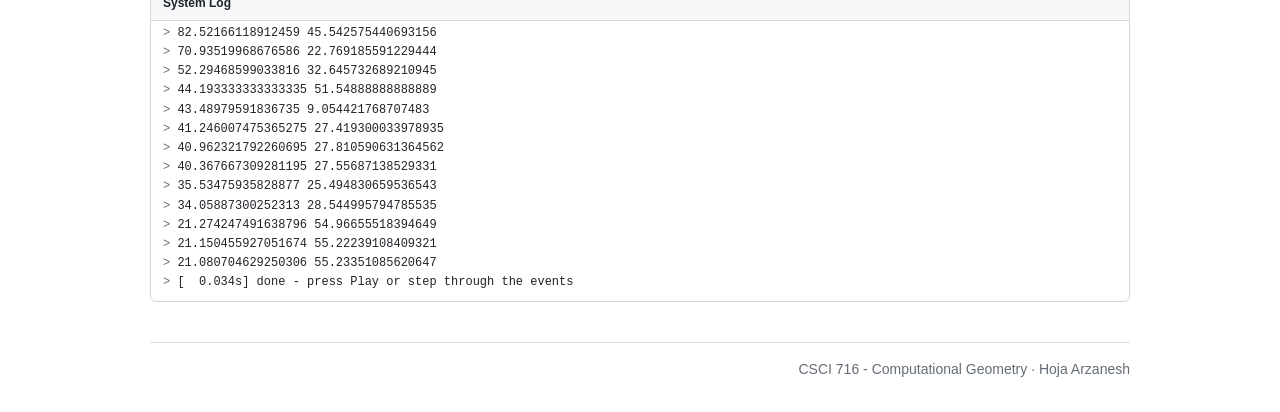
==== commit f6acf352: "fix: current event circle Updated so the current event circle is for all event types (start, end, in" ====
--- a/demo.html
+++ b/demo.html
@@ -23,7 +23,7 @@
         <li>Use the sample, paste your own segments, or upload a <code>.txt</code> file in the same format as the command-line tool.</li>
         <li>Click "Run Sweep". The input is validated: no vertical or horizontal segments, no colinear segments, and no three segments through one point.</li>
         <li>Press "Play" or step through the events. The sweep line moves from right to left.</li>
-        <li>Blue segments are in the sweep-line status, red dots are intersections found so far, and an orange ring marks the current intersection event.</li>
+        <li>Blue segments are in the sweep-line status, red dots are intersections found so far, and an orange ring marks the event currently being processed (start, end, or intersection).</li>
         <li>Review the output console for results and error logs, or download the intersections file.</li>
     </ul>
 
